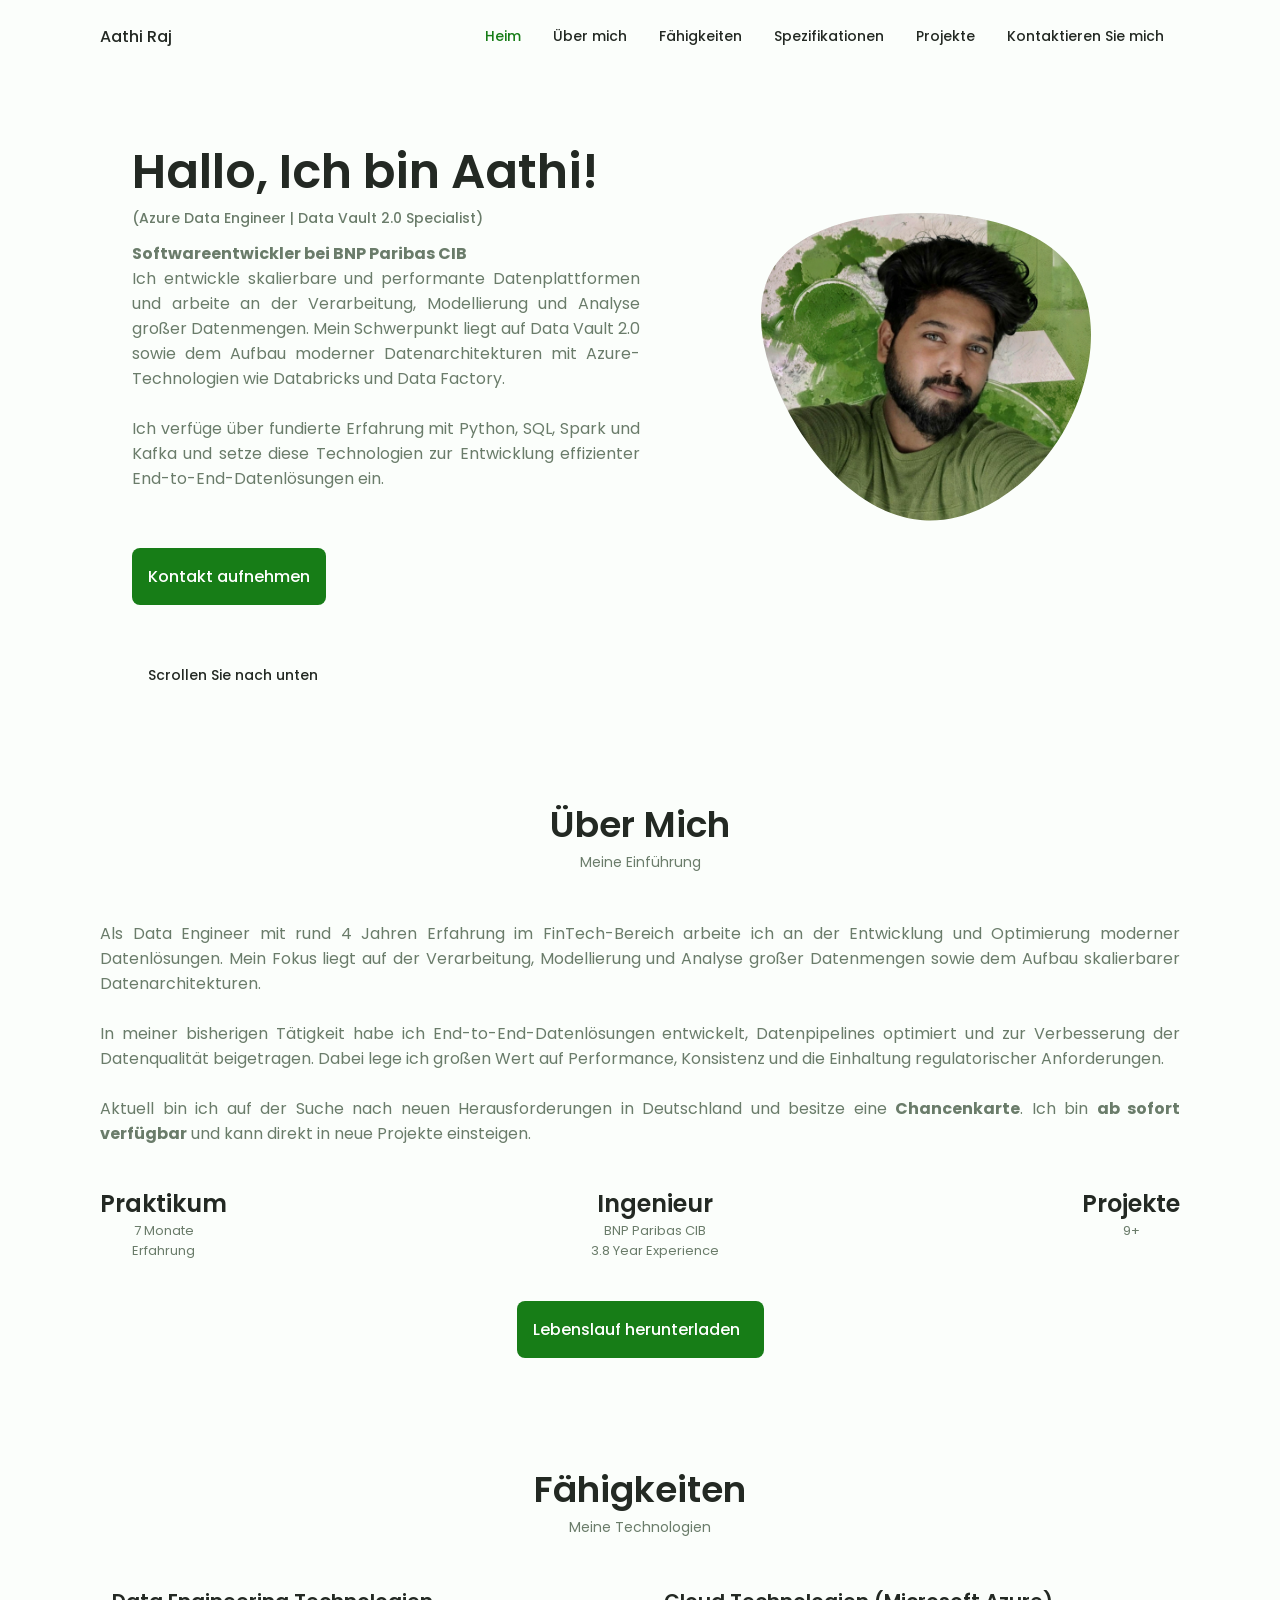
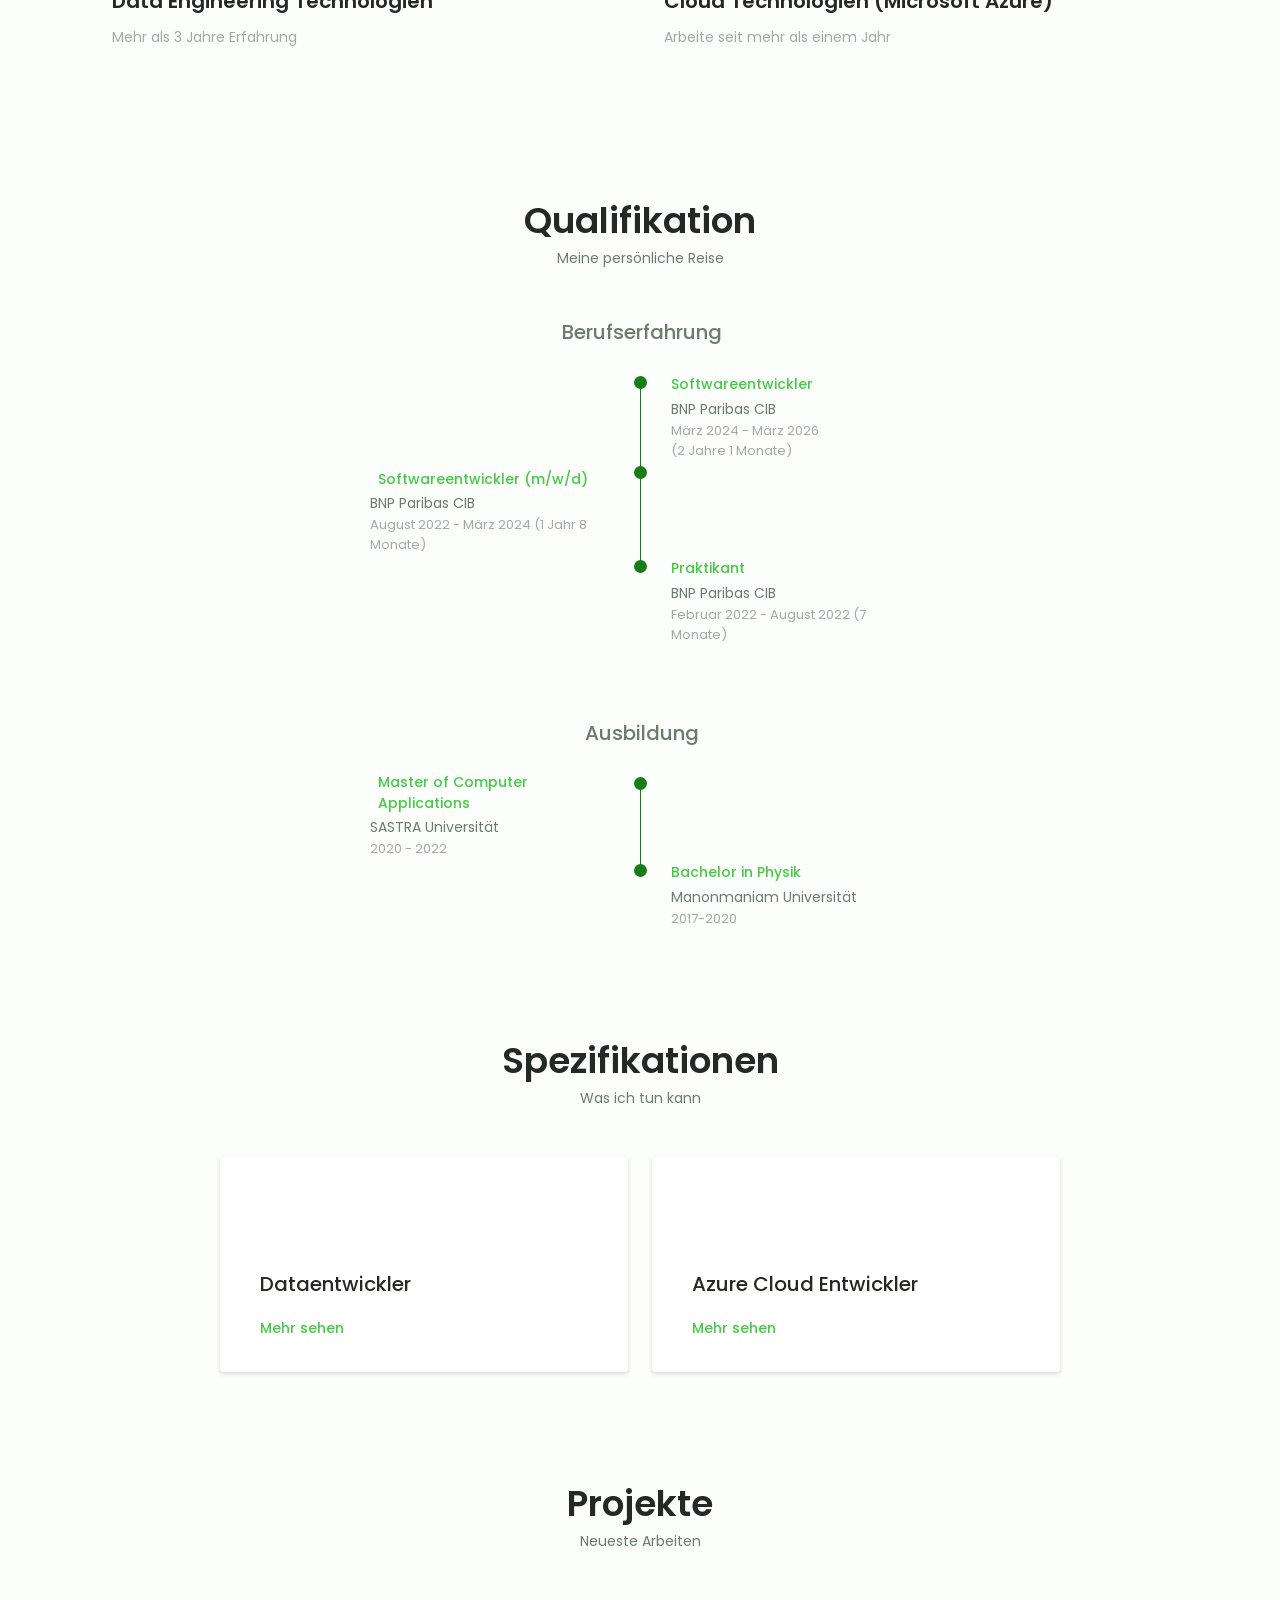
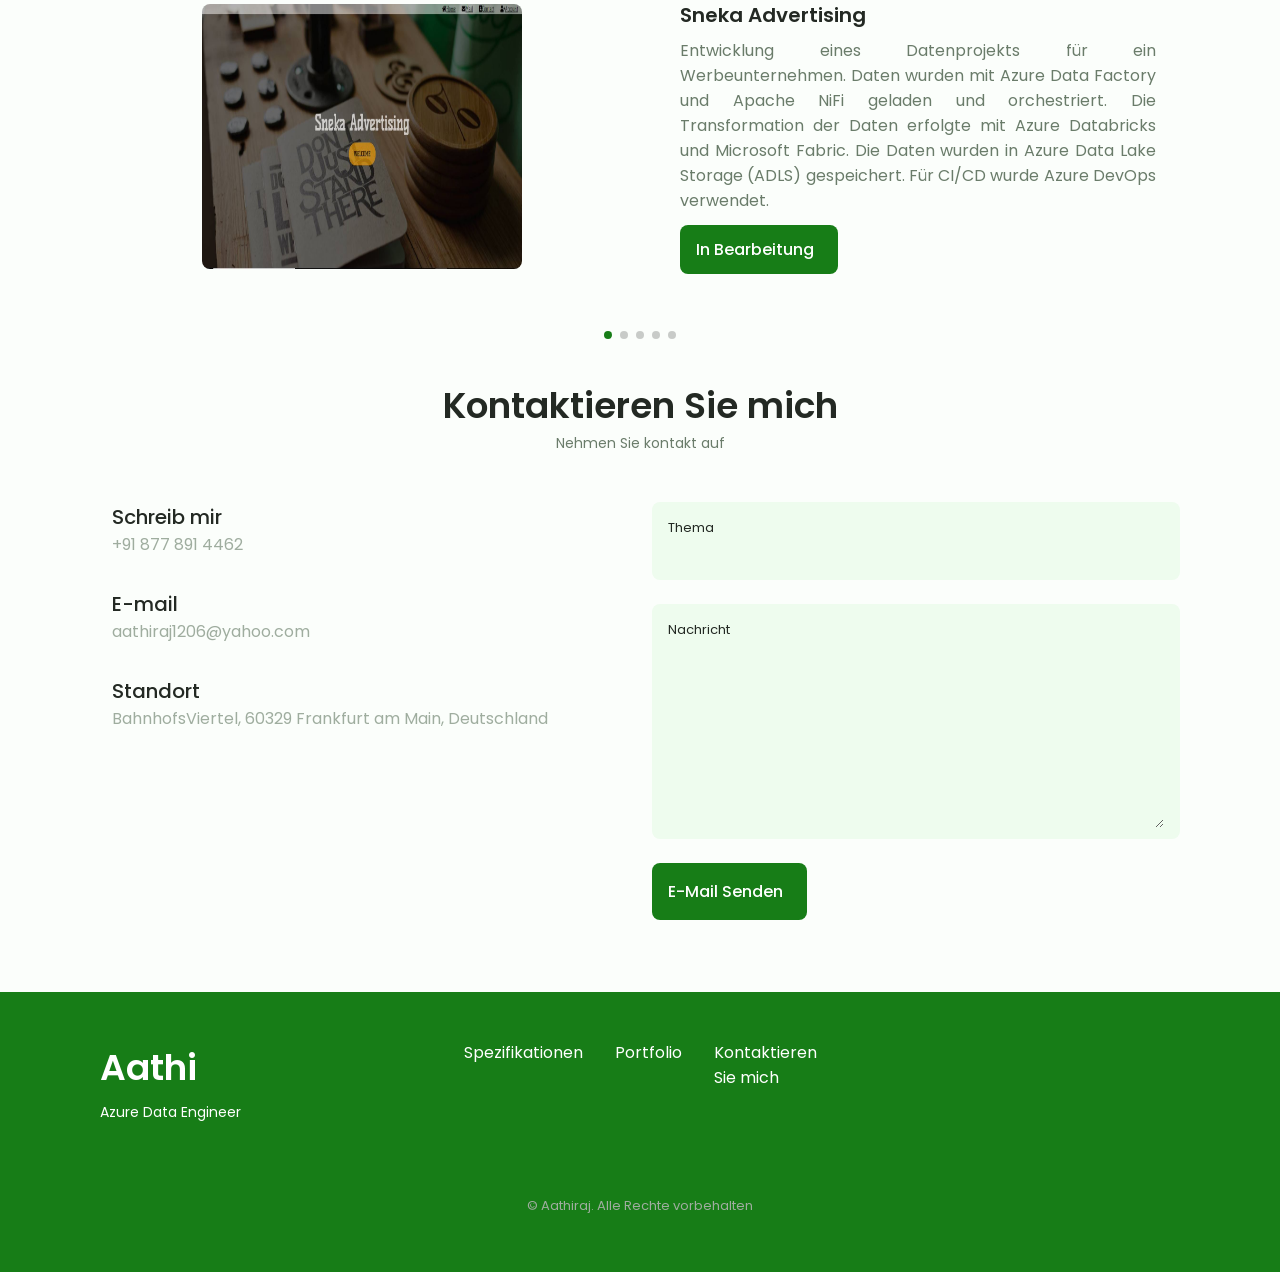
==== index.html @ 7d958e1e "Add files via upload" ====
<!DOCTYPE html>
<html lang="en">
<head>
    <meta charset="UTF-8">
    <meta http-equiv="X-UA-Compatible" content="IE=edge">
    <meta name="viewport" content="width=device-width, initial-scale=1.0">
    <link rel="stylesheet" href="https://unicons.iconscout.com/release/v4.0.0/css/line.css">
    <link rel="stylesheet" href="https://cdnjs.cloudflare.com/ajax/libs/font-awesome/6.4.2/css/all.min.css" integrity="sha512-z3gLpd7yknf1YoNbCzqRKc4qyor8gaKU1qmn+CShxbuBusANI9QpRohGBreCFkKxLhei6S9CQXFEbbKuqLg0DA==" crossorigin="anonymous" referrerpolicy="no-referrer" />
    <link rel="stylesheet" href="contents/css/swiper-bundle.min.css">
    <link rel="stylesheet" href="contents/css/app.css">
    <title>Willkommen an alle</title>
</head>
<body>
    <header class="header" id="header">
        <nav class="nav container">
            <a href="#" class="nav__logo">Aathi Raj</a>
            <div class="nav__menu" id="nav-menu">
                <ul class="nav__list grid">
                  
                    <li class="nav__item">
                        <a href="#home" class="nav__link active-link">
                            <i class="uil uil-estate nav__icon"></i>Heim
                        </a>
                    </li>
                    <li class="nav__item">
                        <a href="#about" class="nav__link">
                            <i class="uil uil-user nav__icon"></i> Über mich                            
                        </a>
                    </li>
                    <li class="nav__item">
                        <a href="#skills" class="nav__link">
                            <i class="uil uil-file-alt nav__icon"></i> Fähigkeiten                            
                        </a>
                    </li>
                    <li class="nav__item">
                        <a href="#services" class="nav__link">
                            <i class="uil uil-briefcase-alt nav__icon"></i> Spezifikationen                            
                        </a>
                    </li>
                    <li class="nav__item">
                        <a href="#portfolio" class="nav__link">
                            <i class="uil uil-scenery nav__icon"></i> Projekte                           
                        </a>
                    </li>
                    <li class="nav__item">
                        <a href="#contact" class="nav__link">
                            <i class="uil uil-message nav__icon"></i> Kontaktieren Sie mich                                                
                        </a>
                    </li>                  
                </ul>
                <i class="uil uil-times nav__close" id="nav-close"></i>
            </div>
            <div class="nav__btns">
                <i class="uil uil-moon change-theme" id="theme-button"></i>
                <div class="nav__toggle" id="nav-toggle">
                    <i class="uil uil-apps"></i>
                </div>
            </div>
        </nav>
    </header>
    <main class="main">
        <section class="home section" id="home">
            <div class="home__container container grid">
                <div class="home__content grid">
                    <div class="home__social">
                        <a href="https://www.facebook.com/profile.php?id=100008416260749" target="_blank" class="home__social-icon">
                            <i class="uil uil-facebook"></i>
                        </a>
                        <a href="https://www.instagram.com/t._.e._.d.__.d._.y/?igshid=NTc4MTIwNjQ2YQ" target="_blank" class="home__social-icon">
                            <i class="uil uil-instagram"></i>                            
                        </a>
                        <a href="https://www.linkedin.com/in/aathi-raj-h-8255a71b0/" target="_blank" class="home__social-icon">
                            <i class="uil uil-linkedin"></i>                            
                        </a>
                    </div>                
                    <div class="home__img">
                        <svg viewBox="0 0 200 187" class="home__blob" xmlns="http://www.w3.org/2000/svg" xmlns:xlink="http://www.w3.org/1999/xlink">
                            <mask id="mask0" mask-type="alpha">
                                <path d="M190.312 36.4879C206.582 62.1187 201.309 102.826 182.328 134.186C163.346 165.547 
                                130.807 187.559 100.226 186.353C69.6454 185.297 41.0228 161.023 21.7403 129.362C2.45775 
                                97.8511 -7.48481 59.1033 6.67581 34.5279C20.9871 10.1032 59.7028 -0.149132 97.9666 
                                0.00163737C136.23 0.303176 174.193 10.857 190.312 36.4879Z"/>
                            </mask>
                            <g mask="url(#mask0)">
                                <path class="home__blob" d="M190.312 36.4879C206.582 62.1187 201.309 102.826 182.328 134.186C163.346 
                                165.547 130.807 187.559 100.226 186.353C69.6454 185.297 41.0228 161.023 21.7403 
                                129.362C2.45775 97.8511 -7.48481 59.1033 6.67581 34.5279C20.9871 10.1032 59.7028 
                                -0.149132 97.9666 0.00163737C136.23 0.303176 174.193 10.857 190.312 36.4879Z"/>
                                <image class="home__blob-img" x=-10 y=-10 width="220" height="220" preserveAspectRatio="xMidYMid slice" xlink:href="contents/images/AathiGE.jpeg"/>
                            </g>
                        </svg>
                        
                    </div>
                    <div class="home__data">
                        <h1 class="home__title">
                            Hallo, Ich bin Aathi!
                        </h1>
                        <h3 class="home__subtitle"> (Azure Data Engineer | Data Vault 2.0 Specialist)  </h3>
                        <p class="home__description"><b>Softwareentwickler bei BNP Paribas CIB</b><br>Ich entwickle skalierbare und performante Datenplattformen und arbeite an der Verarbeitung, Modellierung und Analyse großer Datenmengen. 
        Mein Schwerpunkt liegt auf Data Vault 2.0 sowie dem Aufbau moderner Datenarchitekturen mit Azure-Technologien wie Databricks und Data Factory. <br><br>

        Ich verfüge über fundierte Erfahrung mit Python, SQL, Spark und Kafka und setze diese Technologien zur Entwicklung effizienter End-to-End-Datenlösungen ein. <br><br>
</p>
                        <a href="#contact" class="button button--flex">
                            Kontakt aufnehmen <i class="uil uil-message"></i>
                        </a>
                    </div>
                </div>
                <div class="home__scroll">
                    <a href="#about" class="home__scroll-button button--flex">
                        <i class="uil uil-mouse-alt home__scroll-mouse"></i>
                        <span class="home__scroll-name">Scrollen Sie nach unten</span>
                        <i class="uil uil-arrow-down home__scroll-arrow"></i>
                    </a>
                </div>
            </div>
        </section>
        <section class="about section" id="about">
            <h2 class="section__title">Über Mich</h2>
            <span class="section__subtitle">Meine Einführung</span>
            <div class="about__container container grid">
                <!-- <img src="contents/images/Avat2.png" alt="" class="about__img"> -->
                <div class="about__data">
                    <p class="about__description">Als Data Engineer mit rund 4 Jahren Erfahrung im FinTech-Bereich arbeite ich an der Entwicklung und Optimierung moderner Datenlösungen. 
        Mein Fokus liegt auf der Verarbeitung, Modellierung und Analyse großer Datenmengen sowie dem Aufbau skalierbarer Datenarchitekturen. <br><br>

        In meiner bisherigen Tätigkeit habe ich End-to-End-Datenlösungen entwickelt, Datenpipelines optimiert und zur Verbesserung der Datenqualität beigetragen. 
        Dabei lege ich großen Wert auf Performance, Konsistenz und die Einhaltung regulatorischer Anforderungen. <br><br>

                Aktuell bin ich auf der Suche nach neuen Herausforderungen in Deutschland und besitze eine <b>Chancenkarte</b>. 
        Ich bin <b>ab sofort verfügbar</b> und kann direkt in neue Projekte einsteigen.
                    <div class="about__info">
                        <div>
                            <span class="about__info-title">Praktikum</span>
                            <span class="about__info-name">7 Monate <br> Erfahrung </span>
                        </div>
                        <div>
                            <span class="about__info-title">Ingenieur</span>
                            <span class="about__info-name">BNP Paribas CIB <br> 3.8 Year Experience </span>
                        </div>
                        <div>
                            <span class="about__info-title">Projekte</span>
                            <span class="about__info-name">9+</span>
                        </div>
                    </div>                   
                    <div class="about__buttons">
                        <a download="" href="AathiRaj_Hariram_DCV.pdf" class="button button--flex">
                            Lebenslauf herunterladen <i class="uil uil-download-alt button__icon"></i>                        
                        </a>
                    </div>
                </div>
            </div>
        </section>
        <section class="skills section" id="skills">
            <h2 class="section__title">Fähigkeiten</h2>
            <span class="section__subtitle">Meine Technologien</span>
            <div class="skills__container container grid">
                
                    <div class="skills__content skills__close">
                        <div class="skills__header">
                            <i class="uil uil-brackets-curly skills__icon"></i>
                            <div>
                                <h1 class="skills__title">Data Engineering Technologien</h1>
                                <span class="skills__subtitle">Mehr als 3 Jahre Erfahrung </span>
                            </div>
                            <i class="uil uil-angle-down skills__arrow"></i>
                        </div>
                        <div class="skills__list grid">
                            <div class="skills__data">
                                <div class="skills__title">
                                    <h3 class="skills__name">Python with DataVault2.0</h3>
                                    <span class="skills__number">90%</span>
                                </div>
                                <div class="skills__bar">
                                    <span class="skills__percentage skills__databricks"></span>
                                </div>
                            </div>
                            <div class="skills__data">
                                <div class="skills__title">
                                    <h3 class="skills__name">SQ, Oracle, Sql Server</h3>
                                    <span class="skills__number">80%</span>
                                </div>
                                <div class="skills__bar">
                                    <span class="skills__percentage skills__adf"></span>
                                </div>
                            </div>
                            <div class="skills__data">
                                <div class="skills__title">
                                    <h3 class="skills__name">Apache Spark, Kafka, NiFi, Flink</h3>
                                    <span class="skills__number">70%</span>
                                </div>
                                <div class="skills__bar">
                                    <span class="skills__percentage skills__js"></span>
                                </div>
                            </div>
                            <div class="skills__data">
                                <div class="skills__title">
                                    <h3 class="skills__name">Orchestration: Airflow</h3>
                                    <span class="skills__number">70%</span>
                                </div>
                                <div class="skills__bar">
                                    <span class="skills__percentage skills__react"></span>
                                </div>
                            </div>
                            <div class="skills__data">
                                <div class="skills__title">
                                    <h3 class="skills__name">DBT (Data Build Tool)</h3>
                                    <span class="skills__number">70%</span>
                                </div>
                                <div class="skills__bar">
                                    <span class="skills__percentage skills__excel"></span>
                                </div>
                            </div>
                        </div>                        
                    </div>
                    

                    <div class="skills__content skills__close">
                        <div class="skills__header">
                            <i class="uil uil-clouds skills__icon"></i>
                            <div>
                                <h1 class="skills__title">Cloud Technologien (Microsoft Azure)</h1>
                                <span class="skills__subtitle">Arbeite seit mehr als einem Jahr </span>
                            </div>
                            <i class="uil uil-angle-down skills__arrow"></i>
                        </div>
                        <div class="skills__list grid">
                            <div class="skills__data">
                                <div class="skills__title">
                                    <h3 class="skills__name">Azure Databricks</h3>
                                    <span class="skills__number">90%</span>
                                </div>
                                <div class="skills__bar">
                                    <span class="skills__percentage skills__databricks"></span>
                                </div>
                            </div>
                            <div class="skills__data">
                                <div class="skills__title">
                                    <h3 class="skills__name">Azure Synapse Analytics</h3>
                                    <span class="skills__number">80%</span>
                                </div>
                                <div class="skills__bar">
                                    <span class="skills__percentage skills__adf"></span>
                                </div>
                            </div>
                            <div class="skills__data">
                                <div class="skills__title">
                                    <h3 class="skills__name">Orchestration: Azure Data Factory</h3>
                                    <span class="skills__number">80%</span>
                                </div>
                                <div class="skills__bar">
                                    <span class="skills__percentage skills__adf"></span>
                                </div>
                            </div>
                            <div class="skills__data">
                                <div class="skills__title">
                                    <h3 class="skills__name">CI/CD: Azure DevOps</h3>
                                    <span class="skills__number">75%</span>
                                </div>
                                <div class="skills__bar">
                                    <span class="skills__percentage skills__devops"></span>
                                </div>
                            </div>
                            <div class="skills__data">
                                <div class="skills__title">
                                    <h3 class="skills__name">Power Bi</h3>
                                    <span class="skills__number">70%</span>
                                </div>
                                <div class="skills__bar">
                                    <span class="skills__percentage skills__powerbi"></span>
                                </div>
                            </div>
                        </div>
                    </div>
                
            </div>
        </section>

        <section class="qualification section">
            <h2 class="section__title">
                Qualifikation
            </h2>
            <span class="section__subtitle">Meine persönliche Reise</span>
            <div class="container grid">
                <div class="qualification__tabs">
                    <div class="qualification__button button--flex">
                        <i class="uil uil-building qualification__icon"></i>
                        Berufserfahrung
                    </div>
                </div>
                <div class="qualification__sections">
                    <div class="qualification__content">
                        <div class="qualification__data">
                            <div></div>
                            <div>
                                <span class="qualification__rounder"></span>
                                <span class="qualification__line"></span>
                            </div>
                            <div>
                                <h3 class="qualification__title"><span class="button button--flex button--small button--link services__button">
                                    Softwareentwickler<i class="uil uil-arrow-right button__icon"></i></span>
                                </h3>
                                <div class="services__modal">
                                    <div class="services__modal-content">
                                        <h4 class="services__modal-title">
                                            Softwareentwickler
                                        </h4>
                                        <i class="uil uil-times services__modal-close"></i>
                
                                        <ul class="services__modal-services grid">
                                            <li class="services__modal-service">
                                                <i class="uil uil-check-circle services__modal-icon"></i>
                                                <p>Aufbau und Betrieb skalierbarer Data-Warehouse-Lösungen (Data Vault 2.0) für Investment-Banking-Workflows, optimiert für Performance, Verfügbarkeit und Datenqualität.</p>
                                            </li>
                                            <li class="services__modal-service">
                                                <i class="uil uil-check-circle services__modal-icon"></i>
                                                <p>Aufbau und Orchestrierung effizienter Datenpipelines mit Apache Airflow sowie datengetriebene Transformationen mit dbt.</p>
                                            </li>
                                            <li class="services__modal-service">
                                                <i class="uil uil-check-circle services__modal-icon"></i>
                                                <p>Datenaufnahme mit Azure Data Factory (ADF) und Performance-Optimierung mit Databricks (Spark) (+30 %).</p>
                                            </li>
                                        </ul><br>
                                        <p><b>Technologien:</b> Apache Spark, Python, Apache Airflow, dbt, Azure Data Factory, Azure Databricks</p>
                                    </div>                    
                                </div>   
                                <span class="qualification__subtitle">BNP Paribas CIB</span>
                                <div class="qualification__calendar">
                                    <i class="uil uil-calendar-alt"></i>
                                    März 2024 - März 2026 <br> (2 Jahre 1 Monate)
                                </div>
                            </div>
                        </div>
                        <div class="qualification__data">
                            <div>
                                <h3 class="qualification__title"><span class="button button--flex button--small button--link services__button_exp2">
                                    <i class="uil uil-arrow-left button__icon"></i> Softwareentwickler (m/w/d)</span>
                                </h3>  
                                <div class="services__modal">
                                    <div class="services__modal-content">
                                        <h4 class="services__modal-title">
                                            Softwareentwickler (m/w/d)
                                        </h4>
                                        <i class="uil uil-times services__modal-close"></i>
                
                                        <ul class="services__modal-services grid">
                                            <li class="services__modal-service">
                                                <i class="uil uil-check-circle services__modal-icon"></i>
                                                <p>Vom Praktikanten zum Data Engineer entwickelt und verantwortlich für geschäftskritische Datenpipelines sowie zentrale Datenplattformen.</p>
                                            </li>
                                            <li class="services__modal-service">
                                                <i class="uil uil-check-circle services__modal-icon"></i>
                                                <p>Automatisiertes Migrations-Framework für den Übergang von SSIS/SQL Server zu Oracle mit Data Vault 2.0, das den manuellen Aufwand um 65 % reduziert.</p>
                                            </li>
                                        </ul><br>
                                        <p><b>Technologien:</b> Python, SQL, SSIS, Oracle, Data Warehousing, Data Vault 2.0 - Dimensional Modeling</p>
                                    </div>                    
                                </div>
                                <span class="qualification__subtitle">BNP Paribas CIB</span>
                                <div class="qualification__calendar">
                                    <i class="uil uil-calendar-alt"></i>
                                    August 2022 - März 2024 (1 Jahr 8 Monate)
                                </div>
                            </div>
                            <div>
                                <span class="qualification__rounder"></span>
                                <span class="qualification__line"></span>
                            </div>
                        </div>                          
                        <div class="qualification__data">
                            <div></div>
                            <div>
                                <span class="qualification__rounder"></span>
                            </div>
                            <div>
                                <h3 class="qualification__title"><span class="button button--flex button--small button--link services__button">
                                    Praktikant <i class="uil uil-arrow-right button__icon"></i></span>
                                </h3>  
                                <div class="services__modal">
                                    <div class="services__modal-content">
                                        <h4 class="services__modal-title">
                                            Praktikant
                                        </h4>
                                        <i class="uil uil-times services__modal-close"></i>
                
                                        <ul class="services__modal-services grid">
                                            <li class="services__modal-service">
                                                <i class="uil uil-check-circle services__modal-icon"></i>
                                                <p>Aufbau und Optimierung skalierbarer Datenpipelines für Upstream- und Downstream-Prozesse, ausgerichtet an fachlichen Anforderungen.</p>
                                            </li>
                                            <li class="services__modal-service">
                                                <i class="uil uil-check-circle services__modal-icon"></i>
                                                <p>Automatisierung von Deployment-Prozessen mit Python, wodurch der manuelle Aufwand um 97 % reduziert wurde.</p>
                                            </li>
                                            <li class="services__modal-service">
                                                <i class="uil uil-check-circle services__modal-icon"></i>
                                                <p>Unterstützung bei L3-Support und Zusammenarbeit mit Stakeholdern und Testteams zur schnellen Fehlerbehebung.</p>
                                            </li>
                                        </ul><br>
                                        <p><b>Technologien:</b> Python, SQL Server, Git</p>
                                    </div>                    
                                </div>
                                <span class="qualification__subtitle">BNP Paribas CIB</span>
                                <div class="qualification__calendar">
                                    <i class="uil uil-calendar-alt"></i>
                                    Februar 2022 - August 2022 (7 Monate)
                                </div>
                            </div>
                        </div>
                    </div>
                </div>
<br>
                <div class="qualification__tabs">
                    <div class="qualification__button button--flex">
                        <i class="uil uil-graduation-cap qualification__icon"></i>
                        Ausbildung
                    </div>
                </div>
                <div class="qualification__sections ">
                    <div class="qualification__content">
                        <div class="qualification__data">
                            <div>
                                <h3 class="qualification__title"><span class="button button--flex button--small button--link services__button_exp2">
                                    <i class="uil uil-arrow-left button__icon"></i>Master of Computer Applications</i></span>
                                </h3>  
                                <div class="services__modal">
                                    <div class="services__modal-content">
                                        <h4 class="services__modal-title">
                                            Masterstudium - Akademische Erfahrungen
                                        </h4>
                                        <i class="uil uil-times services__modal-close"></i>
                
                                        <ul class="services__modal-services grid">
                                            <li class="services__modal-service">
                                                <i class="uil uil-check-circle services__modal-icon"></i>
                                                <p>Sentimentanalyse von Patientenantworten im Kontext der Medikamenteneinnahme unter Einsatz verschiedener Machine-Learning-Modelle wie Naive Bayes und Gradient Boosting zur Bewertung von Reaktionen und Mustern.</p>
                                            </li>
                                            <li class="services__modal-service">
                                                <i class="uil uil-check-circle services__modal-icon"></i>
                                                <p>Auszeichnung als Rank Holder für exzellente akademische Leistungen (CGPA: 8,08).</p>
                                            </li>
                                            <li class="services__modal-service">
                                                <i class="uil uil-check-circle services__modal-icon"></i>
                                                <p>Unterstützung bei der Erstellung und Wartung von Websites sowie Vermittlung von Webgrundlagen und React an Studierende.</p>
                                            </li>
                                        </ul><br>
                                        <p><b>Technologien:</b> Python, Webentwicklung, React, JavaScript, Node.js</p>
                                    </div>                    
                                </div>
                                <span class="qualification__subtitle">SASTRA Universität</span>
                                <div class="qualification__calendar">
                                    <i class="uil uil-calendar-alt"></i>
                                    2020 - 2022
                                </div>
                            </div>
                            <div>
                                <span class="qualification__rounder"></span>
                                <span class="qualification__line"></span>
                            </div>
                        </div>                          
                        <div class="qualification__data">
                            <div></div>
                            <div>
                                <span class="qualification__rounder"></span>
                            </div>
                            <div>
                                <h3 class="qualification__title"><span class="button button--flex button--small button--link services__button">
                                    Bachelor in Physik <i class="uil uil-arrow-right button__icon"></i></span>
                                </h3> 
                                <div class="services__modal">
                                    <div class="services__modal-content">
                                        <h4 class="services__modal-title">
                                            Bachelorstudium - Akademische Erfahrungen
                                        </h4>
                                        <i class="uil uil-times services__modal-close"></i>
                
                                        <ul class="services__modal-services grid">
                                            <li class="services__modal-service">
                                                <i class="uil uil-check-circle services__modal-icon"></i>
                                                <p>Als studentischer Helfer war ich Teil der NASA Space Expo und konnte wertvolle Erfahrungen in einem internationalen Technologieumfeld sammeln. Darüber hinaus habe ich ein IoT-basiertes Smart-Home-System entwickelt, das mit Google Assistant für eine sprachgesteuerte Automatisierung integriert wurde.</p>
                                            </li>
                                            <li class="services__modal-service">
                                                <i class="uil uil-check-circle services__modal-icon"></i>
                                                <p>Abschluss meines Studiums mit Auszeichnung (CGPA: 7,93).</p>
                                            </li>
                                            <li class="services__modal-service">
                                                <i class="uil uil-check-circle services__modal-icon"></i>
                                                <p>Vizemeister auf Bundesstaatsebene im Tennis sowie zertifizierte Kenntnisse in C und C++.</p>
                                            </li>
                                        </ul><br>
                                        <p><b>Technologien:</b> C, C++</p>
                                    </div>                    
                                </div>
                                <span class="qualification__subtitle">Manonmaniam Universität</span>
                                <div class="qualification__calendar">
                                    <i class="uil uil-calendar-alt"></i>
                                    2017-2020
                                </div>
                            </div>
                        </div>
                    </div>
                </div>
            </div>
        </section>
        <section class="services section" id="services">
            <h2 class="section__title">Spezifikationen</h2>
            <span class="section__subtitle">Was ich tun kann</span>          
                <div class="services__container container grid">
                    <div class="services__content">
                        <div>
                            <i class="uil uil-layer-group services__icon"></i>
                            <h3 class="services__title">Dataentwickler</h3>
                        </div>
                        <span class="button button--flex button--small button--link services__button">
                            Mehr sehen
                            <i class="uil uil-arrow-right button__icon"></i>
                        </span>
                        <div class="services__modal">
                            <div class="services__modal-content">
                                <h4 class="services__modal-title">
                                    Dataentwickler
                                </h4>
                                <i class="uil uil-times services__modal-close"></i>
        
                                <ul class="services__modal-services grid">
                                    <li class="services__modal-service">
                                        <i class="uil uil-check-circle services__modal-icon"></i>
                                        <p>Entwicklung und Wartung skalierbarer ETL/ELT-Pipelines mit Python, SQL sowie Azure Data Factory und Databricks, wodurch die Datenverarbeitung um bis zu 30 % beschleunigt wurde.</p>
                                    </li>

                                    <li class="services__modal-service">
                                        <i class="uil uil-check-circle services__modal-icon"></i>
                                        <p>Konzeption und Umsetzung von Data Vault 2.0 Modellen zur Verbesserung der Datenqualität und Historisierung, mit einer Reduktion von Dateninkonsistenzen um etwa 40 %.</p>
                                    </li>

                                    <li class="services__modal-service">
                                        <i class="uil uil-check-circle services__modal-icon"></i>
                                        <p>Verarbeitung und Analyse großer Datenmengen mit Apache Spark (PySpark, Spark SQL), wodurch Batch- und Analyseprozesse um bis zu 25 % effizienter wurden.</p>
                                    </li>
                                    <li class="services__modal-service">
                                        <i class="uil uil-check-circle services__modal-icon"></i>
                                        <p>Automatisierung von Datenpipelines und Workflows, wodurch manuelle Eingriffe um bis zu 50 % reduziert wurden.</p>
                                    </li>
                                </ul>
                            </div>                    
                        </div>                         
                    </div>  
                    <div class="services__content">
                        <div>
                            <i class="uil uil-cloud-check services__icon"></i>
                            <h3 class="services__title">Azure Cloud Entwickler</h3>
                        </div>
                        <span class="button button--flex button--small button--link services__button">
                            Mehr sehen
                            <i class="uil uil-arrow-right button__icon"></i>
                        </span>
                        <div class="services__modal">
                            <div class="services__modal-content">
                                <h4 class="services__modal-title">
                                    Azure Cloud Entwickler
                                </h4>
                                <i class="uil uil-times services__modal-close"></i>
        
                                <ul class="services__modal-services grid">
                                    <li class="services__modal-service">
                                        <i class="uil uil-check-circle services__modal-icon"></i>
                                        <p>Aufbau und Betrieb moderner, cloudbasierter Datenplattformen mit Azure-Technologien wie Databricks und Data Factory.</p>
                                    </li>
                                    <li class="services__modal-service">
                                        <i class="uil uil-check-circle services__modal-icon"></i>
                                        <p>Implementierung von Data Vault Modellierung für skalierbare und auditierbare Datenstrukturen</p>
                                    </li>
                                    <li class="services__modal-service">
                                        <i class="uil uil-check-circle services__modal-icon"></i>
                                        <p>Aufbau und Orchestrierung effizienter Datenpipelines zur Integration und Verarbeitung von Geschäftsdaten.</p>
                                    </li>
                                    <li class="services__modal-service">
                                        <i class="uil uil-check-circle services__modal-icon"></i>
                                        <p>Implementierung von CI/CD-Pipelines mit Azure DevOps zur Automatisierung von Deployments und effizientem Versionsmanagement.</p>
                                    </li>
                                </ul>
                            </div>                    
                        </div>                         
                    </div>                   
                </div>                   
        </section>
        <section class="portfolio section" id="portfolio">
            <h2 class="section__title">Projekte</h2>
            <span class="section__subtitle">Neueste Arbeiten</span>
            <div class="portfolio__container container swiper-container">
                <div class="swiper-wrapper">
                    <div class="portfolio__content grid swiper-slide">
                        <img src="contents/images/Cap.JPG" alt="" class="portfolio__img">
                        <div class="portfolio__data">
                            <h3 class="portfolio__title">Sneka Advertising</h3>
                            <p class="portfolio__description">Entwicklung eines Datenprojekts für ein Werbeunternehmen. Daten wurden mit Azure Data Factory und Apache NiFi geladen und orchestriert. Die Transformation der Daten erfolgte mit Azure Databricks und Microsoft Fabric. Die Daten wurden in Azure Data Lake Storage (ADLS) gespeichert. Für CI/CD wurde Azure DevOps verwendet.</p>
                            <a href="skystack.html" class="button button--flex button--small portfolio__button">
                                In Bearbeitung
                                <i class="uil uil-arrow-right button__icon"></i>
                            </a>
                        </div>
                    </div>
                    <div class="portfolio__content grid swiper-slide">
                        <img src="contents/images/BNP-Paribas-logo.jpg" alt="" class="portfolio__img">
                        <div class="portfolio__data">
                            <h3 class="portfolio__title">COMPALA</h3>
                            <p class="portfolio__description">Extraktion von dimensionalen Daten aus Quelldateien. Bereinigung und Transformation der Daten gemäß den Geschäftsanforderungen. Laden der Daten in Oracle mit Data Vault Ingestion über ein Python Framework.</p>
                            <a href="compala.html" class="button button--flex button--small portfolio__button">
                                mehr sehen
                                <i class="uil uil-arrow-right button__icon"></i>
                            </a>
                        </div>
                    </div>
                    <div class="portfolio__content grid swiper-slide">
                        <img src="contents/images/BNP-Paribas-logo.jpg" alt="" class="portfolio__img">
                        <div class="portfolio__data">
                            <h3 class="portfolio__title">COMPASS</h3>
                            <p class="portfolio__description">Migration von Client Contribution Daten von SQL Server zu Oracle SQL und Amazon S3 mit einem Python Framework. Abgleich der Daten mit bestehenden Daten und Versand von E-Mails bei Abweichungen.</p>
                            <a href="compass.html" class="button button--flex button--small portfolio__button">
                                mehr sehen
                                <i class="uil uil-arrow-right button__icon"></i>
                            </a>
                        </div>
                    </div>
                    
                    <div class="portfolio__content grid swiper-slide">
                        <img src="contents/images/senti.JPG" alt="" class="portfolio__img">
                        <div class="portfolio__data">
                            <h3 class="portfolio__title">Sentimental Analysis</h3>
                            <p class="portfolio__description">
                                Sentimentanalyse ist ein Prozess zur Erkennung von positiven oder negativen Meinungen in Texten. Unternehmen nutzen diese Methode, um Meinungen in sozialen Daten zu verstehen und den Ruf ihrer Marke zu bewerten.
                            </p>
                            <a href="https://github.com/skystack-aathi/project-sentimental-analysis/tree/main" class="button button--flex button--small portfolio__button">
                                abgeschlossen
                                <i class="uil uil-arrow-right button__icon"></i>
                            </a>
                        </div>
                    </div>                                
                    
                    <div class="portfolio__content grid swiper-slide">
                        <img src="contents/images/Capture4.JPG" alt="" class="portfolio__img">
                        <div class="portfolio__data">
                            <h3 class="portfolio__title">Blog Website</h3>
                            <p class="portfolio__description">Eine Blog-Website auf Basis von Node.js mit einer integrierten Funktion zum Erstellen von Beiträgen. Diese Funktionen ermöglichen eine benutzerfreundliche Oberfläche, um einfach und bequem Blogbeiträge zu veröffentlichen.</p>
                            <a href="https://github.com/skystack-aathi/blogsite-harch" class="button button--flex button--small portfolio__button">
                                abgeschlossen
                                <i class="uil uil-arrow-right button__icon"></i>
                            </a>
                        </div>
                    </div>                                         
                </div>
                <div class="swiper-button-next">
                    <i class="uil uil-angle-right-b swiper-portfolio-icon"></i>
                </div>
                <div class="swiper-button-prev">
                    <i class="uil uil-angle-left-b swiper-portfolio-icon"></i>
                </div>
                <div class="swiper-pagination"></div>
            </div>
        </section>
       
        <section class="contact section" id="contact">
            <h2 class="section__title">Kontaktieren Sie mich</h2>
            <span class="section__subtitle">Nehmen Sie kontakt auf</span>

            <div class="contact__container container grid">
                <div>
                    <div class="contact__information">
                        <i class="uil uil-phone contact__icon"></i>

                        <div>
                            <h3 class="contact__title">Schreib mir</h3>
                            <span class="contact__subtitle">+91 877 891 4462</span>
                        </div>
                    </div>
                    <div class="contact__information">
                        <i class="uil uil-envelope contact__icon"></i>

                        <div>
                            <h3 class="contact__title">E-mail</h3>
                            <span class="contact__subtitle">aathiraj1206@yahoo.com</span>
                        </div>
                    </div>
                    <div class="contact__information">
                        <i class="uil uil-map-marker contact__icon"></i>

                        <div>
                            <h3 class="contact__title">Standort</h3>
                            <span class="contact__subtitle">BahnhofsViertel, 60329 Frankfurt am Main, Deutschland</span>
                        </div>
                    </div>
                </div>
                <form action="" class="contact__form grid">
                    <!-- <div class="contact__inputs grid"> -->
                        <div class="contact__content">
                            <label for="" class="contact__label">Thema</label>
                            <input type="email" class="contact__input" id="mailSubject">
                        </div>
                    <!-- </div> -->
                    <div class="contact__content">
                        <label for="" class="contact__label">Nachricht</label>
                        <textarea name="" id="mailMessage" cols="0" rows="7" class="contact__input"></textarea>
                    </div>
                    <div>
                        <a  class="button button--flex" onclick="sendMail()">
                            E-Mail Senden
                            <i class="uil uil-message button__icon"></i>
                        </a>
                    </div>
                </form>
            </div>
        </section>       
    </main>
    <footer class="footer">
        <div class="footer__bg">
            <div class="footer__container container grid">
                <div>
                    <h1 class="footer__title">Aathi</h1>
                    <span class="footer__subtitle">Azure Data Engineer</span>
                </div>

                <ul class="footer__links">
                    <li>
                        <a href="#services" class="footer__link">Spezifikationen</a>
                    </li>
                    <li>
                        <a href="#portfolio" class="footer__link">Portfolio</a>
                    </li>
                    <li>
                        <a href="#contact" class="footer__link">Kontaktieren Sie mich </a>
                    </li>
                </ul>
                <div class="footer__socials">
                    <a href="https://www.facebook.com/profile.php?id=100008416260749" target="_blank" class="footer__social">
                        <i class="uil uil-facebook-f"></i>
                    </a>
                    <a href="https://www.instagram.com/t._.e._.d.__.d._.y/?igshid=NTc4MTIwNjQ2YQ" target="_blank" class="footer__social">
                        <i class="uil uil-instagram"></i>                        
                    </a>
                    <a href="https://www.linkedin.com/in/aathi-raj-h-8255a71b0/" target="_blank" class="footer__social">
                        <i class="uil uil-linkedin"></i>                            
                    </a>
                    <a href="https://github.com/Aathi-Raj-H" target="_blank" class="footer__social">
                        <i class="uil uil-github"></i>                            
                    </a>
                </div>                
            </div>
            <p class="footer__copy">&#169; Aathiraj. Alle Rechte vorbehalten</p>
        </div>
    </footer>
    
    <a href="#" class="scrollup show-scroll" id="scroll-up">
        <i class="uil uil-arrow-up scrollup__icon"></i>
    </a>


    <script src="contents/js/swiper-bundle.min.js"></script>
    <script src="contents//js/index.js"></script>
    
    <script>
        
    </script>
    
</body>
</html>
---- contents/css/app.css ----
@import url('https://fonts.googleapis.com/css2?family=Poppins:wght@400;500;600&display=swap');

:root{
    --header-height: 3rem;
    --hue-color: 120 ;

    --first-color: hsl(var(--hue-color),69%,29%);
    --first-color-second: hsl(var(--hue-color),69%,29%) ;
    /* --first-color: hsl(var(--hue-color),69%,29%); */
    /* --first-color-second: hsl(var(--hue-color),69%,61%) ; */
    --first-color-alt: hsl(var(--hue-color),57%,53%) ;
    --first-color-lighter: hsl(var(--hue-color),92%,85%);
    --title-color: hsl(var(--hue-color),8%,15%);
    --text-color: hsl(var(--hue-color),8%,45%);
    --text-color-light: hsl(var(--hue-color),8%,65%);
    --input-color: hsl(var(--hue-color),70%,96%);
    --body-color: hsl(var(--hue-color),60%,99%);
    --container-color: #fff ;
    --scroll-bar-color:hsl(var(--hue-color),12%,90%);
    --scroll-thumb-color:hsl(var(--hue-color),12%,80%);

    --body-font: 'Poppins', sans-serif;

    --big-font-size: 2rem ;
    --h1-font-size: 1.5rem;
    --h2-font-size: 1.25rem;
    --h3-font-size: 1.125rem;
    --normal-font-size: .938rem;
    --small-font-size: .813rem;
    --smaller-font-size: .75rem;

    --font-medium: 500;
    --font-semi-bold: 600;


    --mb-0-25: .25rem;
    --mb-0-5: .5rem;
    --mb-0-75: .75rem;
    --mb-1: 1rem;
    --mb-1-5: 1.5rem;
    --mb-2: 2rem;
    --mb-2-5: 2.5rem;
    --mb-3: 3rem;


    --z-tooltip: 10;
    --z-fixed: 100 ;
    --z-modal: 1000; 
}


@media screen and (min-width: 968px) {
    :root{
        --big-font-size: 3rem ;
        --h1-font-size: 2.25rem;
        --h2-font-size: 1.5rem;
        --h3-font-size: 1.25rem;
        --normal-font-size: 1rem;
        --small-font-size: .875rem;
        --smaller-font-size: .813rem;
    }  
}

body.dark-theme{
    
    --first-color-second: hsl(var(--hue-color),30%,8%) ;
    --title-color: hsl(var(--hue-color),8%,95%);
    --text-color: hsl(var(--hue-color),8%,75%);
    --input-color: hsl(var(--hue-color),29%,16%);
    --body-color: hsl(var(--hue-color),28%,12%);
    --container-color: hsl(var(--hue-color),29%,16%);
    --scroll-bar-color:hsl(var(--hue-color),12%, 48%);
    --scroll-thumb-color:hsl(var(--hue-color),12%, 36%);
}

.nav__btns{
    display: flex;
    align-items: center;
}
.change-theme{
    font-size: 1.25rem;
    color: var(--title-color);
    margin-right: var(--mb-1);
    cursor: pointer;
}
.change-theme:hover{
    color: var(--first-color);
}

*{
    box-sizing: border-box;
    padding: 0;
    margin: 0;
    user-select: none;
}

html{
    scroll-behavior: smooth;
}
body{
    margin: 0 0 var(--header-height) 0;
    font-family: var(--body-font);
    font-size: var(--normal-font-size);
    background-color: var(--body-color);
    color:var(--text-color);
}

h1,h2,h3,h4{
    color: var(--title-color);
    font-weight: var(--font-semi-bold);
}

ul{
    list-style-type: none;
}
a{
    text-decoration: none;
}
img{
    max-width: 100%;
    height: auto;

}

.section{
    padding: 0rem 0 4rem;
}

.section__title{
    font-size: var(--h1-font-size);
}
.section__title:hover{
    color: var(--first-color);
}
.section__subtitle{
    display: block;
    font-size: var(--small-font-size);
    margin-bottom: var(--mb-3);
}
.section__title,.section__subtitle{
    text-align: center;
}


.container{
    max-width: 1080px;
    margin-left: var(--mb-1-5);
    margin-right: var(--mb-1-5);
}
.grid{
    display: grid;
    gap:1.5rem;
}
.header{
    width: 100%;
    position: fixed;
    bottom: 0;
    left: 0;
    z-index: var(--z-fixed);
    background-color: var(--body-color) ;
}

.nav{
    max-width:1080px;
    height: var(--header-height);
    display: flex;
    justify-content: space-between;
    align-items: center;
}
.nav__logo, .nav__toggle{
    color: var(--title-color);
    font-weight: var(--font-medium);
}

.nav__logo:hover{
    color: var(--first-color);
}
.nav__toggle{
    font-size: 1.1rem;
    cursor: pointer;
}
.nav_toggle:hover{
    color: var(--first-color);
}
@media screen and (max-width: 767px) {
    .nav__menu{
        position: fixed;
        bottom: -100%;
        left: 0;
        width: 100%;
        background-color: var(--body-color);
        padding: 2rem 1.5rem 4rem;
        box-shadow: 0 -1px 4px rgba(0,0,0,.15);
        border-radius: 1.5rem 1.5rem 0 0;
        transition: .3s;
    }
    
}
.nav__list{
    grid-template-columns: repeat(3, 1fr);
    gap:2rem;
}
.nav__link{
    display: flex;
    flex-direction: column;
    align-items: center;
    font-size: var(--small-font-size);
    color: var(--title-color);
    font-weight: var(--font-medium);
}
.nav__link:hover{
    color:var(--first-color);
}
.nav__icon{
    font-size: 1.2rem;
}
.nav__close{
    position: absolute;
    right: 1.3rem;
    bottom: 0.5rem;
    font-size: 1.5rem;
    cursor: pointer;
    color: var(--first-color);
}
.nav__close:hover{
    color:var(--first-color-alt)
}

.show-menu{
    bottom: 0;
}
.active-link{
    color: var(--first-color);    
}
.scroll-header{
    box-shadow: 0 -2px 4px rgba(0,0,0,.15);
}
.home__container{
    gap: 1rem;
}
.home__content{
    grid-template-columns: .5fr 3fr;
    padding-top:3.5rem;
    align-items: center;
}

.home__social{
    display: grid;
    grid-template-columns: max-content;
    row-gap: 1rem;
}

.home__social-icon{
    font-size: 1.25rem;
    color: var(--first-color);
}
.home__social-icon:hover{
    color: var(--first-color-alt);
}
.home__blob{
    width: 100%;
    fill: var(--first-color);
}
.home__blob-img{
    width: 185px;
    width: 110%;
  height: 110%;
  object-fit: cover;
}

.home__data{
    grid-column: 1/3;
}
.home__title{
    font-size: var(--big-font-size);
}
.home__subtitle{
    font-size: var(--small-font-size);
    color: var(--text-color);
    font-weight: var(--font-medium);
    margin-bottom: var(--mb-0-75);
}
.home__description{
    margin-bottom: var(--mb-2);
    /* font-size: 90%; */
    text-align: justify;
    /* word-spacing: -3px; */
}
.home__scroll{
    display: none;
}
.home__scroll-button{
    color: var(--first-color);
    transition: .3s;
}
.home__scroll-button:hover{
    transform: translateY(.25rem);
}
.home__scroll-mouse{
    font-size: 2rem;
}
.home__scroll-name{
    font-size: var(--small-font-size);
    color: var(--title-color);
    font-weight: var(--font-medium);
    margin-right: var(--mb-0-25);
}
.home__scroll-arrow{
    font-size: 1.25rem;
}
.button{
    display: inline-block;
    background-color: var(--first-color);
    color: #fff;
    padding: 1rem;
    border-radius: .5rem;
    font-weight: var(--font-medium);
}
.buttons:hover{
    background-color: var(--first-color-alt);
}
.button__icon{
    font-size: 1.25rem;
    margin-right: var(--mb-0-5);
    transition: .3s;
}
.button--flex{
    display: inline-flex;
    align-items: center;
}
.button--small{
    padding: 0.75rem 1rem;
}
.button--white{
    background-color: #fff;
    color: var(--first-color);
}
.button--white:hover{
    background-color: #fff;
}
.button--link{
    padding: 0;
    background-color: transparent;
    color: var(--first-color-alt);
}
.button--link:hover{
    background-color: transparent;
    color: var(--first-color-alt);
}

.about__img{
    height: 600px;
    width: 200px;
    border-radius: .5rem;
    justify-self: center;
    align-self: center;
}
.about__description{
    text-align: center;
    margin-bottom: var(--mb-2-5);
    /* font-size: 90%; */
}

.about__info{
    display: flex;
    justify-content: space-between;
    margin-bottom: var(--mb-2-5);
}
.about__info-title{
    font-size: var(--h2-font-size);
    font-weight:var(--font-semi-bold);
    color: var(--title-color);
}
.about__info-name{
    font-size:var(--smaller-font-size) ;
}
.about__info-title,.about__info-name{
    display: block;
    text-align: center;
}
.about__buttons{
    display: flex;
    flex-direction: column;
    align-items: center;
}



.skills__container{
    row-gap: 0;
}
.skills__header{
    display: flex;
    align-items:center;
    margin-bottom: var(--mb-2-5);
    cursor: pointer;
}
.skills__icon, .skills__arrow{
    font-size: 2rem;
    color: var(--first-color);
}
.skills__icon{
    margin-right: var(--mb-0-75);
}
.skills__title{
    font-size: var(--h3-font-size);
}
.skills__subtitle{
    font-size: var(--small-font-size);
    color: var(--text-color-light);
}
.skills__arrow{
    margin-left: auto;
    transition: .4s;
}
.skills__list{
    row-gap: 1.5rem;
    padding-left: 2.7rem;
}
.skills__title{
    display: flex;
    justify-content: space-between;
    margin-bottom: var(--mb-0-5);
}
.skills__name{
    font-size: var(--normal-font-size);
    font-weight: var(--font-medium);
}
.skills__name{
    font-size: var(--normal-font-size);
    font-weight: var(--font-medium);
}
.skills__bar, .skills__percentage{
    height: 5px;
    border-radius: .25rem;
}
.skills__bar{
    background-color: var(--first-color-lighter);
}
.skills__percentage{
    display: block;
    background-color: var(--first-color);
}
.skills__databricks{
    width: 90%;
}
.skills__adf{
    width: 80%;
}
.skills__js{
    width: 70%;
}
.skills__react{
    width: 70%;
}
.skills__excel{
    width: 70%;
}
.skills__node{
    width: 40%;
}
.skills__tableau{
    width: 70%;
}
.skills__python{
    width: 85%;
}
.skills__devops{
    width: 75%;
}
.skills__powerbi{
    width: 70%;
}
.skills__close .skills__list{
    height: 0;
    overflow: hidden;
}
.skills__open .skills__list{
    height: max-content;
    margin-bottom: var(--mb-2-5);
}
.skills__open .skills__arrow{
    transform:rotate(-180deg);
}


.qualification__tabs{
    display: flex;
    justify-content: center;
    /* margin-bottom: var(--mb-2); */
}

.qualification__button{
    font-size: var(--h3-font-size);
    font-weight: var(--font-medium);
    cursor: pointer;
}
.qualification__button:hover{
    color: var(--first-color);
}
.qualification__icon{
    font-size: 1.8rem;
    margin-right: var(--mb-0-25);
}
.qualification__data{
    display: grid;
    grid-template-columns: 1fr max-content 1fr;
    column-gap: 1.5rem;
}
.qualification__title{
    font-size: var(--normal-font-size);
    font-weight: var(--font-medium);
}
.qualification__subtitle{
    display: inline-block;
    font-size: var(--small-font-size);
    /* margin-bottom: var(--mb-1); */
}
.qualification__calendar{
    font-size: var(--smaller-font-size);
    color: var(--text-color-light);
}
.qualification__rounder{
    display: inline-block;
    width: 13px;
    height: 13px;
    background-color: var(--first-color);
    border-radius: 50%;
}
.qualification__line{
    display: block;
    width: 1px;
    height: 100%;
    background-color: var(--first-color);
    transform: translate(6px,-7px);
}


.services__container{
    gap: 1.5rem;
    grid-template-columns: repeat(2,1fr);
}

.services__content{
    position: relative;
    background-color:var(--container-color);
    padding: 3.5rem .5rem 1.25rem 1.5rem;
    border-radius: .25rem;
    box-shadow: 0 2px 4px rgba(0,0,0,.15);
    transition: .3s;
}
.services__content:hover{
    box-shadow: 0 4px 8px rgba(0,0,0,.15);
}

.services__icon{
    display: block;
    font-size: 1.5rem;
    color: var(--first-color);
    margin-bottom: var(--mb-1);
}
.services__title{
    font-size: var(--h3-font-size);
    margin-bottom: var(--mb-1);
    font-weight: var(--font-medium);
}
.services__button{
    cursor: pointer;
    font-size: var(--small-font-size);
}

.services__button:hover .button__icon{
    transform: translateX(.25rem);
}

.services__button_exp2{
    cursor: pointer;
    font-size: var(--small-font-size);
}

.services__button_exp2:hover .button__icon{
    transform: translateX(-.25rem);
}

.services__modal{
    position: fixed;
    top: 0;
    left: 0;
    right: 0;
    bottom: 0;
    background-color: rgba(0,0,0,.5);
    display: flex;
    align-items: center;
    justify-content: center;
    padding: 0 1rem;
    z-index: var(--z-modal);
    opacity: 0;
    visibility: hidden;
    transition: .3s;
}
.services__modal-content{
    position: relative;
    background-color:var(--container-color);
    padding: 1.5rem;
    border-radius: .5rem;
}
.services__modal-services{
    row-gap: 1rem;
}
.services__modal-service{
    display: flex;
}
.services__modal-title{
    font-size: var(--h3-font-size);
    font-weight: var(--font-medium);
    margin-bottom: var(--mb-1-5);
}
.services__modal-close{
    position: absolute;
    top: 1rem;
    right: 1rem;
    font-size: 1.5rem;
    color: var(--first-color);
    cursor: pointer;
}

.services__modal-icon{
    color: var(--first-color);
    margin-right: var(--mb-0-25);
}

.active-modal{
    opacity: 1;
    visibility: visible;
}


.portfolio__container{
    overflow: initial;

}
.portfolio__content{
    padding: 0 1.5rem;
}
.portfolio__img{
    width: 285px;
    height: 265px;
    border-radius: .5rem;
    justify-self: center;
}
.portfolio__title{
    font-size: var(--h3-font-size);
    margin-bottom: var(--mb-0-5);
}
.portfolio__description{
    margin-bottom: var(--mb-0-75);
    text-align: justify;
}
.portfolio__button:hover .button__icon{
    transform: translateX(.25rem);
}
.swiper-button-prev::after,
.swiper-button-next::after{
    content: '';
}
.swiper-portfolio-icon{
    font-size: 2rem;
    color: var(--first-color);
}
.swiper-button-prev{
    left: -.5rem;
}
.swiper-button-next{
    right: -.5rem;
}
.swiper-container-horizontal > .swiper-pagination-bullets{
    bottom: -2.5rem;
}
.swiper-pagination-bullet-active{
    background-color: var(--first-color);
}
.swiper-button-prev, .swiper-button-next, .swiper-pagination-bullet{
    outline: none;
}
.project{
    text-align: center;
}
.project__bg{
    background-color: var(--first-color);
    padding-top: 3rem;
}
.project__title{
    font-size:var(--h2-font-size);
    margin-bottom: var(--mb-0-75);
}
.project__description{
    margin-bottom: var(--mb-1-5);
}
.project__title, .project__description{
    color: #fff;
}

.project__img{
    width: 1000px;
    justify-self: right;
}




.testimonial__data, .testimonial__header{
    display: flex;
}
.testimonial__content{
    justify-content: space-between;
    margin-bottom: var(--mb-1);
}
.testimonial__img{
    width: 60px;
    height: 60px;
    border-radius: 50%;
    margin-right: var(--mb-0-75);
}
.testimonial__name{
    font-size: var(--h3-font-size);
    font-weight: var(--font-medium);
}

.testimonial__client{
    font-size: var(--small-font-size);
    color: var(--text-color-light);
}
.testimonial__description{
    margin-top: var(--mb-0-75);
    margin-bottom: var(--mb-2-5);
}
.testimonial__icon-star{
    color: var(--first-color);
}
.swiper-container .swiper-pagination-testimonial{
    bottom: 0;
}



.contact__container{
    row-gap: 3rem;
}
.contact__information{
    display: flex;
    margin-bottom: var(--mb-2);
}
.contact__icon{
    font-size: 1.5rem;
    color: var(--first-color);
    margin-right: var(--mb-0-75);
}
.contact__title{
    font-size: var(--h3-font-size);
    font-weight: var(--font-medium);
}
.contact__subtitle{
    font-style: var(--small-font-size);
    color: var(--text-color-light);
}
.contact__content{
    background-color: var(--input-color);
    border-radius: .5rem;
    padding: 0.75rem 1rem .25rem;
}
.contact__label{
    font-size: var(--smaller-font-size);
    color: var(--title-color);
}
.contact__input{
    width: 100%;
    background-color: var(--input-color);
    color: var(--text-color);
    font-family: var(--body-font);
    font-size: var(--normal-font-size);
    border: none;
    outline: none;
    padding: 0.25rem 0.5rem .5rem 0;
}


.footer{
    padding-top: 2rem;
}
.footer__container{
    row-gap: 3.5rem;
}
.footer__bg{
    background-color: var(--first-color);
    padding: 2rem 0 3rem;
}
.footer__title{
    font-size: var(--h1-font-size);
    margin-bottom: var(--mb-0-25);
}
.footer__subtitle{
    font-size: var(--small-font-size);
}
.footer__links{
    display: flex;
    flex-direction: column;
    row-gap: 1.5rem;
}
.footer__link:hover{
    color: var(--first-color-lighter);    
}
.footer__social{
    font-size: 1.25rem;
    margin-right: var(--mb-1-5);
}
.footer__social:hover{
    color: var(--first-color-lighter);
}
.footer__copy{
    font-size: var(--smaller-font-size);
    text-align: center;
    color: var(--text-color-light);
    margin-top: var(--mb-3);
}
.footer__title, .footer__subtitle, .footer__link, .footer__social{
    color: #fff;
}

.scrollup{
    position: fixed;
    right: 1rem;
    bottom: -20%;
    background-color: var(--first-color);
    opacity: .8;
    padding: 0 .3rem;
    border-radius: .4rem;
    z-index: var(--z-tooltip);
    transition: .4s;
}
.scroll:hover{
    background-color: var(--first-color-alt);
}
.scrollup__icon{
    font-size: 1.5rem;
    color: #fff;
}


.show-scroll{
    bottom: 5rem;
}

::-webkit-scrollbar{
    width: 0.6rem;
    background-color: var(--scroll-bar-color);
    border-radius: 5rem;
}
::-webkit-scrollbar-thumb{
    background-color: var(--scroll-thumb-color);
    border-radius: .5rem;
}
::-webkit-scrollbar-thumb:hover{
    background-color: var(--text-color-light);
}

@media screen and (max-width: 350px) {
    .container{
        margin-left: var(--mb-1);
        margin-right: var(--mb-1);
    }
    .nav__menu{
        padding: 2rem .25rem 4rem;
    } 
    .nav__list{
        column-gap: 0;
    }   
    .home__content{
        grid-template-columns: .25fr 3fr;
    }
    .home__blob{
        width: 250px;
    }
    .skills__title{
        font-size: var(--normal-font-size);
    }
    .qualification__data{
        gap: .5rem;
    }
    .services__container{
        grid-template-columns: max-content;
        justify-content: center;
    }
    .services__content{
        padding-right: 3.5rem;
    }
    .services__modal{
        padding: 0 .5rem;
    }
    .project__img{
        width: 200px;
    }
    .testimonial__data,.testimonial__header{
        flex-direction: column;
        align-items: center;
    }
    .testimonial__img{
        margin-right: 0;
        margin-bottom: var(--mb-0-25);
    }
    .testimonial__data, .testimonial__description{
        text-align: center;
    }
}

@media screen and (min-width:568px) {
    .home__content{
        grid-template-columns: max-content 1fr 1fr;
    }    
    .home__data{
        grid-column: initial;
    }
    .home__img{
        order: 1;
        justify-self: center;
    }
    /* .about__container,  */
    .skills__container, 
    .portfolio__content, 
    .project__container, 
    .contact__container, 
    .footer__container{
        grid-template-columns: repeat(2, 1fr);
    }
    .qualification__sections{
        display: grid;
        grid-template-columns: .6fr;
        justify-content: center;
    }
}

@media screen and (min-width:768px) {
    .container{
        margin-left: auto;
        margin-right: auto;
    }
    body{
        margin: 0;
    }
    .section{
        padding: 4rem 0 2.5rem;
    }
    .section__subtitle{
        /* margin-bottom: 1rem; */
    }
    .header{
        top: 0;
        bottom: initial;
    }
    .header, .main, .footer__container{
        padding: 0 1rem;
    }
    .nav{
        height: calc(var(--header-height) + 1.5rem);
        column-gap: 1rem;
    }
    .nav__icon, .nav__close, .nav__toggle{
        display: none;
    }
    .nav__list{
        display: flex;
        column-gap: 2rem;
    }
    .nav__menu{
        margin-left: auto;
    }
    .change-theme{
        margin: 0;
    }
    .home__container{
        row-gap: 5rem;
    }
    .home__content{
        padding: 4.5rem 0;
        column-gap: 2rem;
    }
    .home__blob{
        width: 350px;
    }
    .home__scroll{
        display: block;
        margin-top: -100px;
    }
    .home__scroll-button{
        margin-left: 3rem ;
    }
    .about__container{
        /* column-gap: 5rem; */
    }
    #aboubt{
        margin-top: -5%;
    }
    .about__img{
        width: 250px;
    }
    .about__description{
        text-align: justify;
    }
    .about__info{
        justify-content: space-between;
    }
    .about__buttons{
        justify-content: inherit;
    }
    .qualification__tabs{
        justify-content: center;
    }
    .qualification__button{
        margin: 0 var(--mb-1);
    }
    .qualification__sections{
        grid-template-columns: .5fr;
    }
    .services__container{
        grid-template-columns: repeat(2,418px );
        justify-content: center;
    }
    .services__icon{
        font-size: 2rem;
    }
    .services__content{
        padding: 6rem 0 2rem 2.5rem;
    }
    .services__modal-content{
        width: 450px;
    }
    .portfolio__img{
        width: 320px;
    }
    .portfolio__content{
        align-items: center;
    }
    .project{
        text-align: initial;
    }
    .project__bg{
        background:none;
    }
    .project__container{
        background-color: var(--first-color);
        border-radius: 1rem;
        padding: 3rem 0 0 2.5rem;
        grid-template-columns: 1fr 42%;
        column-gap: 3rem;
        overflow: hidden;
    }
    .project__data{
        padding-top: 0.8rem;
    }
    .footer__container{
        grid-template-columns: repeat(3,1fr );
    }
    .footer__bg{
        padding: 3rem 0 3.5rem;
    }
    .footer__links{
        flex-direction: row;
        column-gap: 2rem;
    }
    .footer__socials{
        justify-self: flex-end;
    }
    .footer__copy{
        margin-top: 4.5rem;
    }

}

@media screen and (min-width: 1024px) {
    .header, .main, .footer__container{
        padding: 0;
    }    
    .about__img{
        width: 350px;
    }
    .home__blob{
        width: 330px;
    }
    .home__social{
        transform: translateX(-6rem);
    }
    .about{
        margin-top: -5%;
    }
    .services__container{
        grid-template-columns: repeat(2, 408px);
    }
    .portfolio__content{
        column-gap: 5rem;
    }
    .swiper-portfolio-icon{
        font-size: 3.5rem;
    }
    .swiper-button-prev{
        left: -3.5rem;
    }
    .swiper-button-next{
        right: -3.5rem;
    }
    .swiper-container-horizontal > .swiper-pagination-bullets{
        bottom: -4.5rem;        
    }
    .contact_form{
        width: 460px;
    }
    .contact__inputs{
        grid-template-columns: repeat(2,1fr );
    }
}
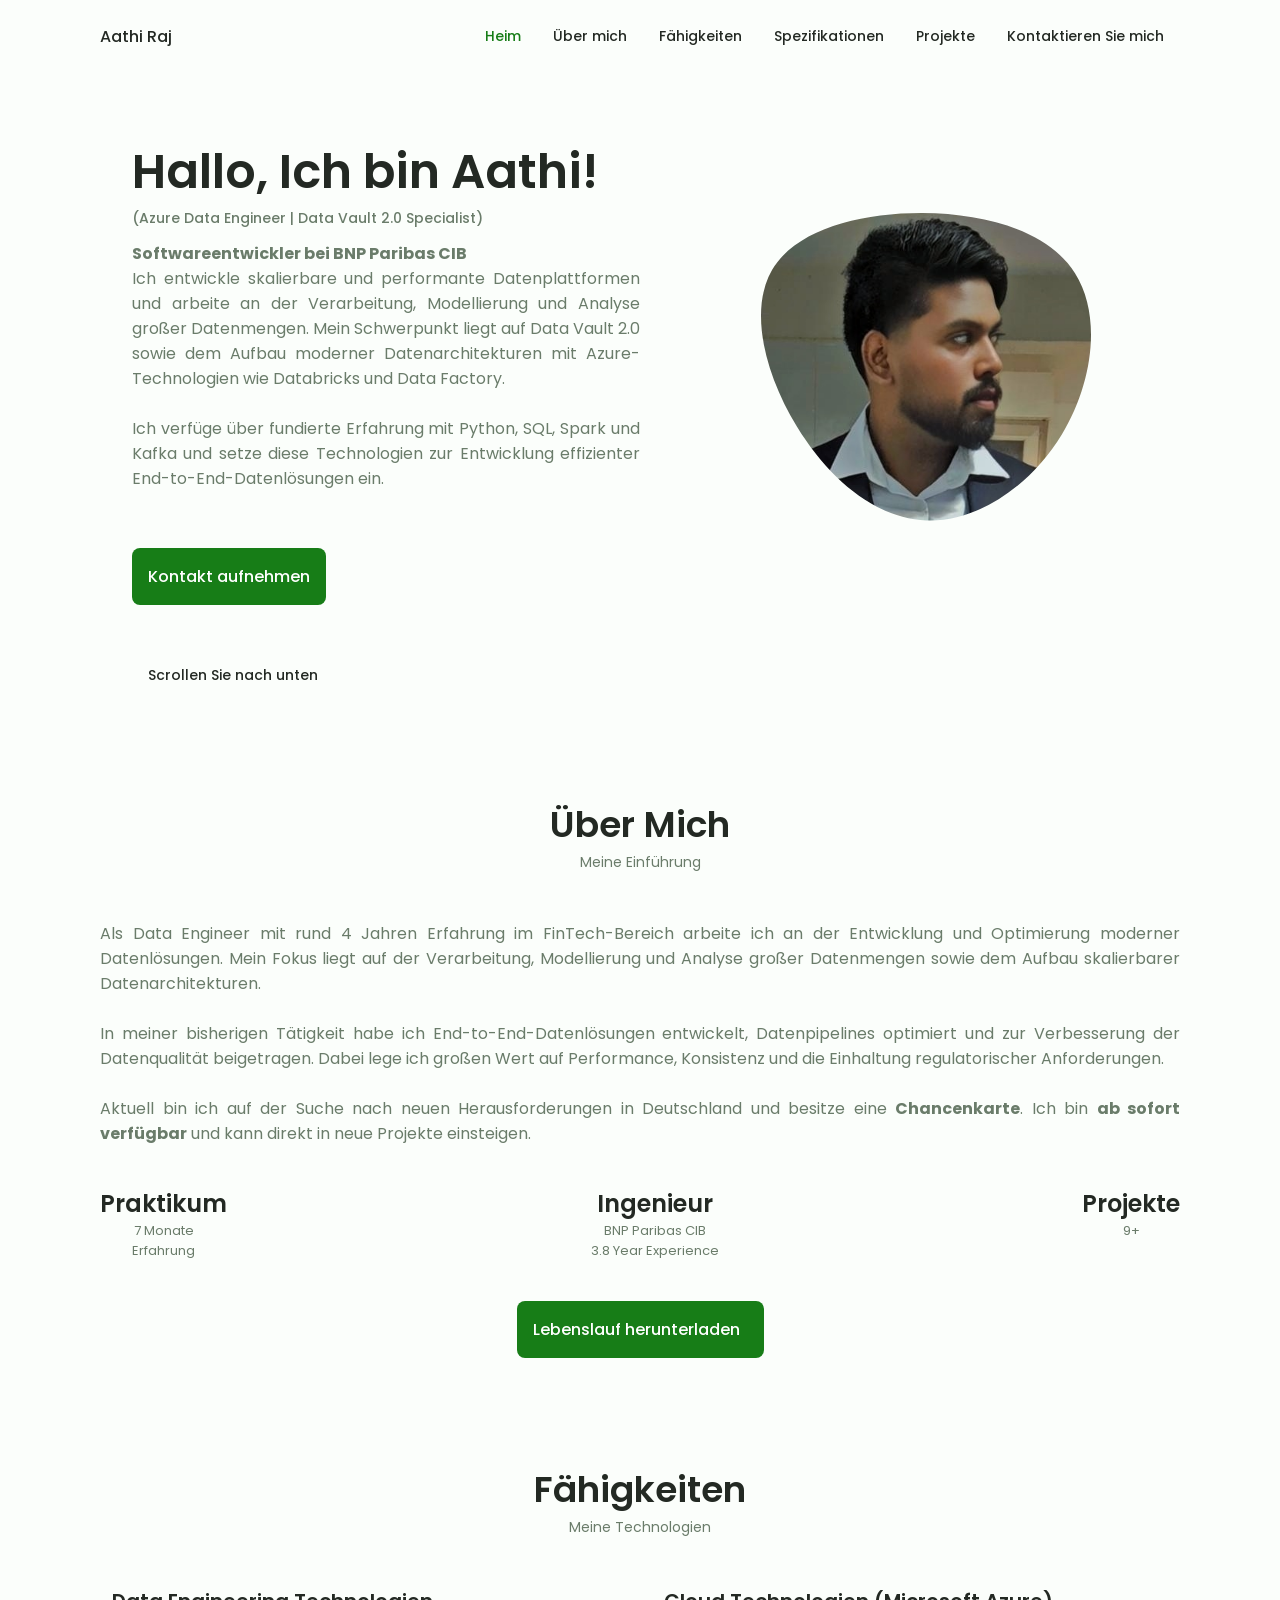
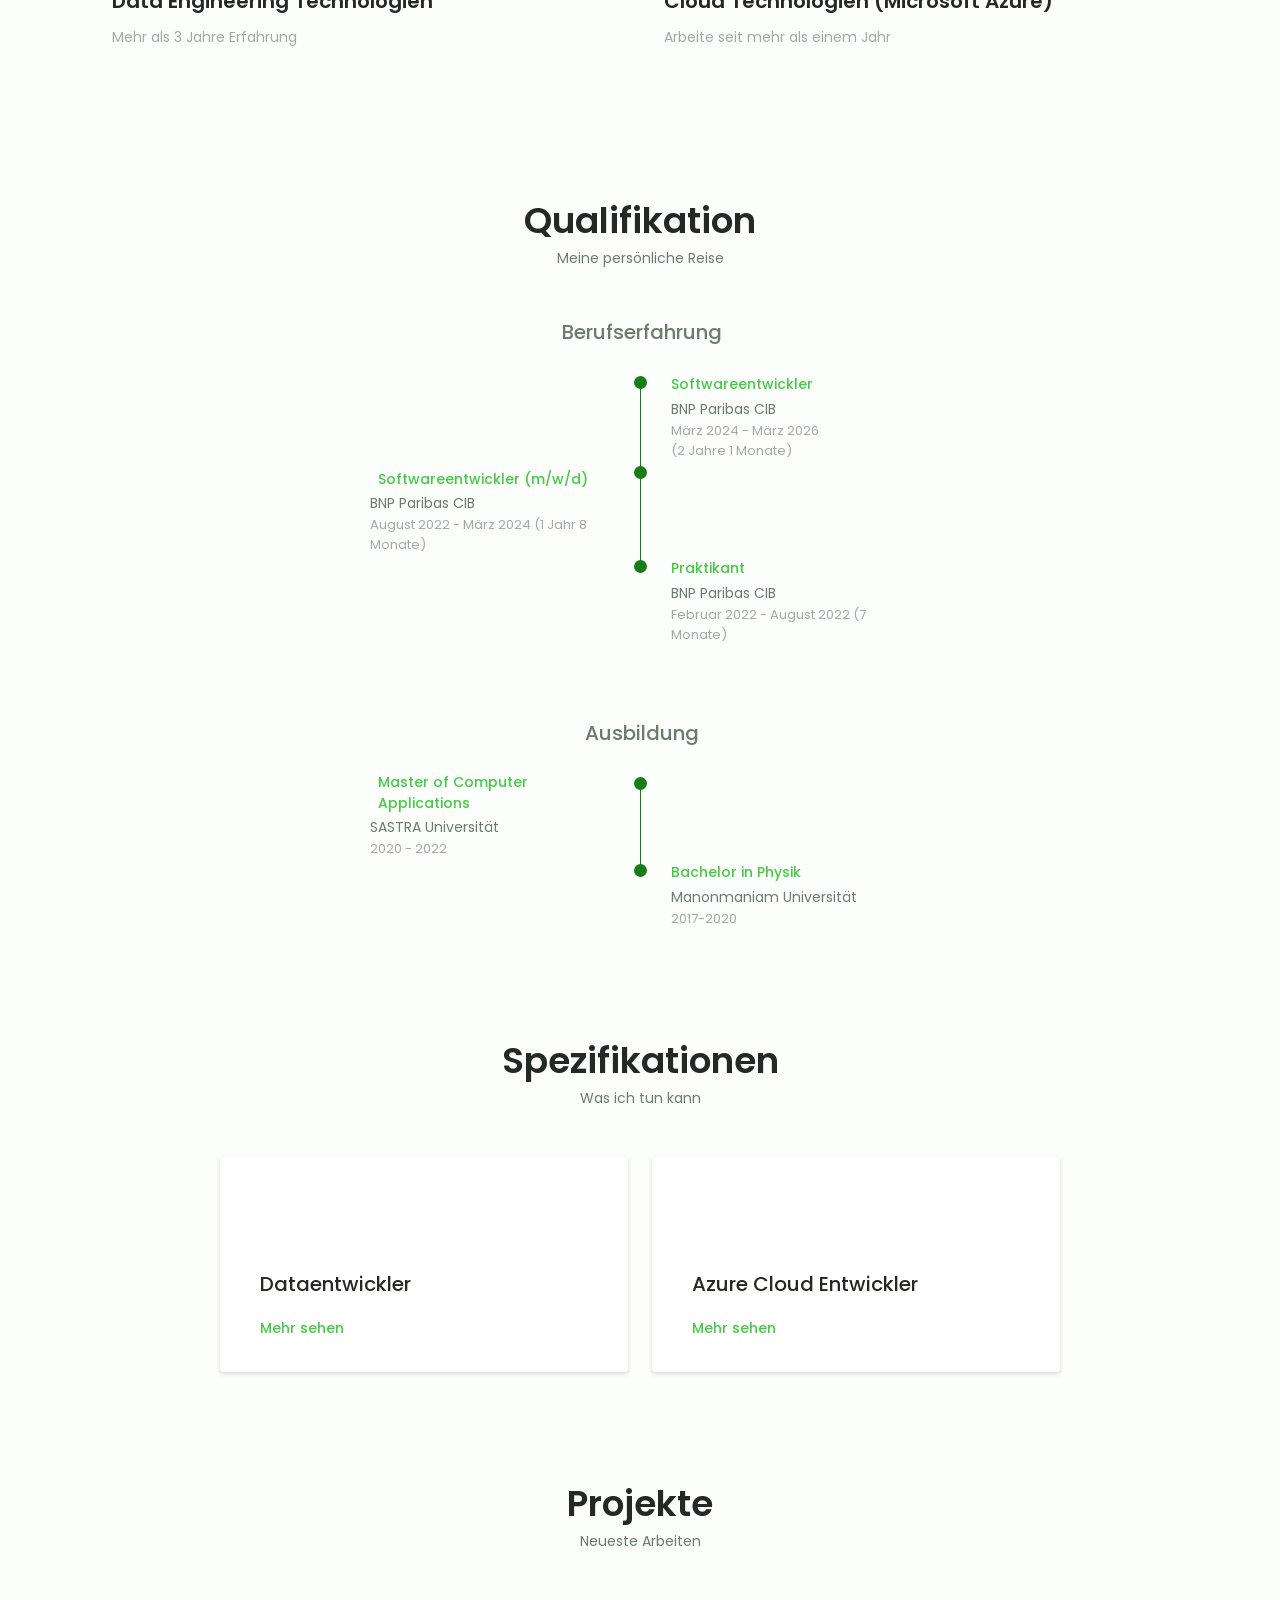
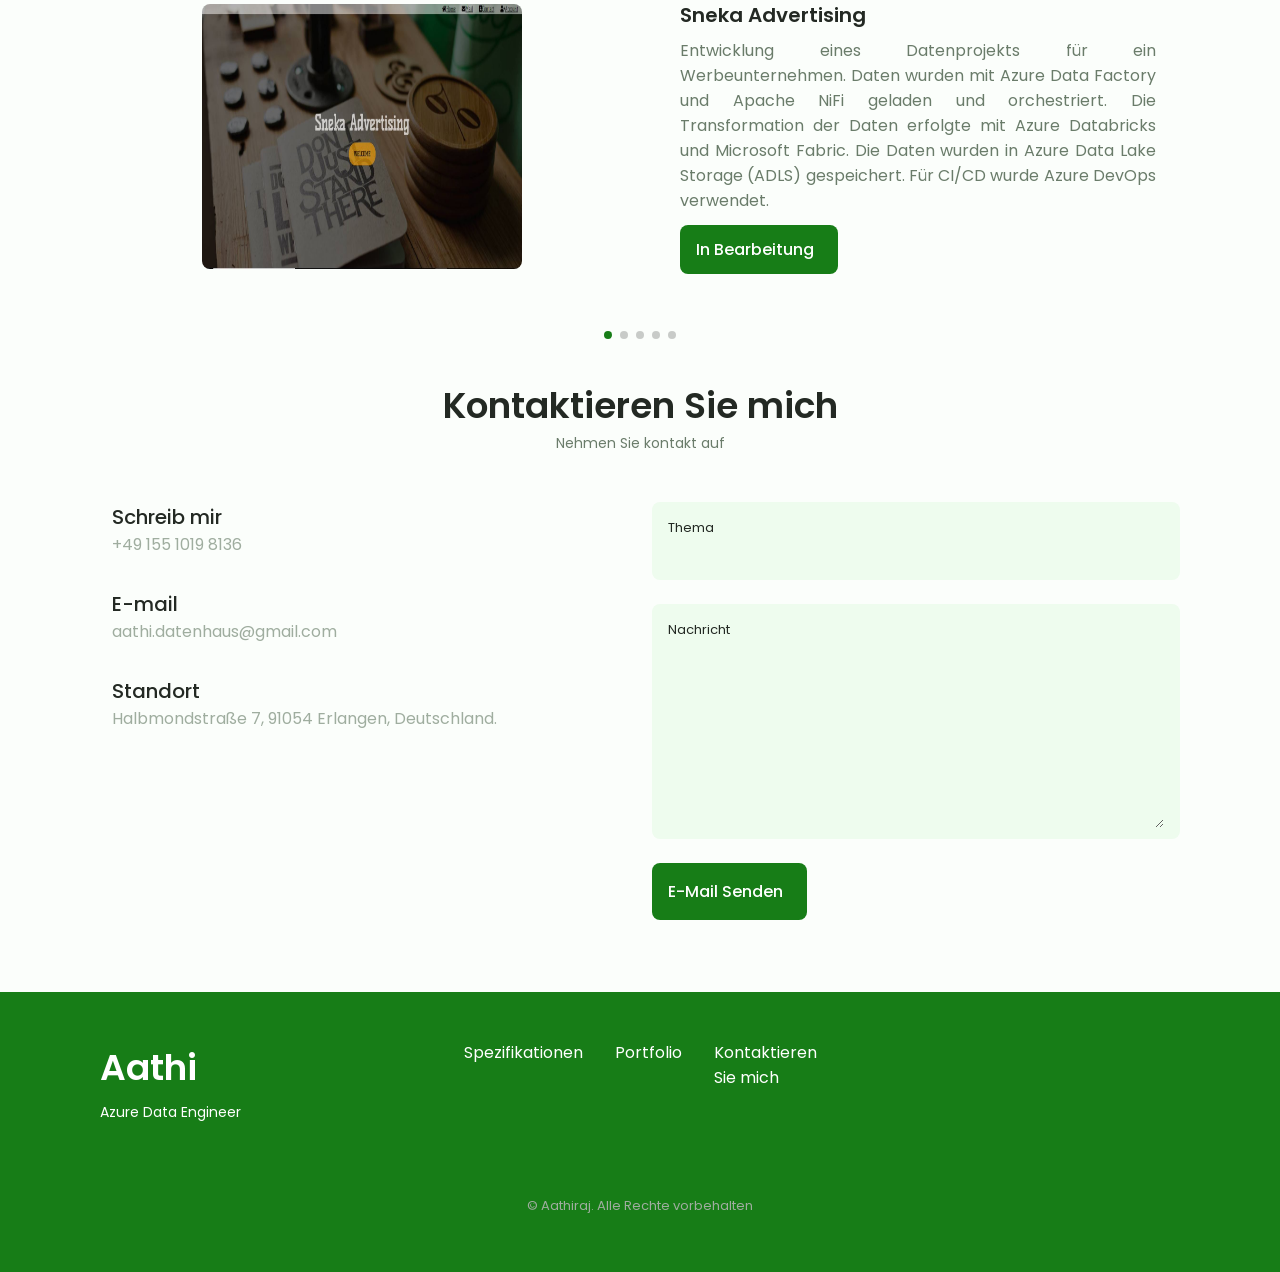
==== commit 2b4d3197: "Add files via upload" ====
--- a/index.html
+++ b/index.html
@@ -9,6 +9,9 @@
     <link rel="stylesheet" href="contents/css/swiper-bundle.min.css">
     <link rel="stylesheet" href="contents/css/app.css">
     <title>Willkommen an alle</title>
+        <script type="text/javascript"
+src="//translate.google.com/translate_a/element.js?cb=googleTranslateElementInit"></script>
+    
 </head>
 <body>
     <header class="header" id="header">
@@ -46,7 +49,8 @@
                         <a href="#contact" class="nav__link">
                             <i class="uil uil-message nav__icon"></i> Kontaktieren Sie mich                                                
                         </a>
-                    </li>                  
+                    </li>     
+                    <!-- <div id="google_translate_element"></div>              -->
                 </ul>
                 <i class="uil uil-times nav__close" id="nav-close"></i>
             </div>
@@ -86,7 +90,7 @@
                                 165.547 130.807 187.559 100.226 186.353C69.6454 185.297 41.0228 161.023 21.7403 
                                 129.362C2.45775 97.8511 -7.48481 59.1033 6.67581 34.5279C20.9871 10.1032 59.7028 
                                 -0.149132 97.9666 0.00163737C136.23 0.303176 174.193 10.857 190.312 36.4879Z"/>
-                                <image class="home__blob-img" x=-10 y=-10 width="220" height="220" preserveAspectRatio="xMidYMid slice" xlink:href="contents/images/AathiGE.jpeg"/>
+                                <image class="home__blob-img" x=-10 y=-10 width="210" height="210" preserveAspectRatio="xMidYMid slice" xlink:href="contents/images/DP2.jpeg"/>
                             </g>
                         </svg>
                         
@@ -144,7 +148,7 @@
                         </div>
                     </div>                   
                     <div class="about__buttons">
-                        <a download="" href="AathiRaj_Hariram_DCV.pdf" class="button button--flex">
+                        <a download="" href="Aathi.Raj.Hariram_DCV.pdf" class="button button--flex">
                             Lebenslauf herunterladen <i class="uil uil-download-alt button__icon"></i>                        
                         </a>
                     </div>
@@ -670,7 +674,7 @@
 
                         <div>
                             <h3 class="contact__title">Schreib mir</h3>
-                            <span class="contact__subtitle">+91 877 891 4462</span>
+                            <span class="contact__subtitle">+49 155 1019 8136</span>
                         </div>
                     </div>
                     <div class="contact__information">
@@ -678,7 +682,7 @@
 
                         <div>
                             <h3 class="contact__title">E-mail</h3>
-                            <span class="contact__subtitle">aathiraj1206@yahoo.com</span>
+                            <span class="contact__subtitle">aathi.datenhaus@gmail.com</span>
                         </div>
                     </div>
                     <div class="contact__information">
@@ -686,7 +690,7 @@
 
                         <div>
                             <h3 class="contact__title">Standort</h3>
-                            <span class="contact__subtitle">BahnhofsViertel, 60329 Frankfurt am Main, Deutschland</span>
+                            <span class="contact__subtitle">Halbmondstraße 7, 91054 Erlangen, Deutschland.</span>
                         </div>
                     </div>
                 </div>
@@ -756,10 +760,7 @@
 
     <script src="contents/js/swiper-bundle.min.js"></script>
     <script src="contents//js/index.js"></script>
-    
-    <script>
-        
-    </script>
+    <!-- <script>fetch("https://api.deepl.com/v2/translate")</script> -->
     
 </body>
 </html>
--- a/contents/css/app.css
+++ b/contents/css/app.css
@@ -262,9 +262,9 @@
     fill: var(--first-color);
 }
 .home__blob-img{
-    width: 185px;
-    width: 110%;
-  height: 110%;
+    /* width: 185px; */
+    width: 105%;
+  height: 115%;
   object-fit: cover;
 }
 
